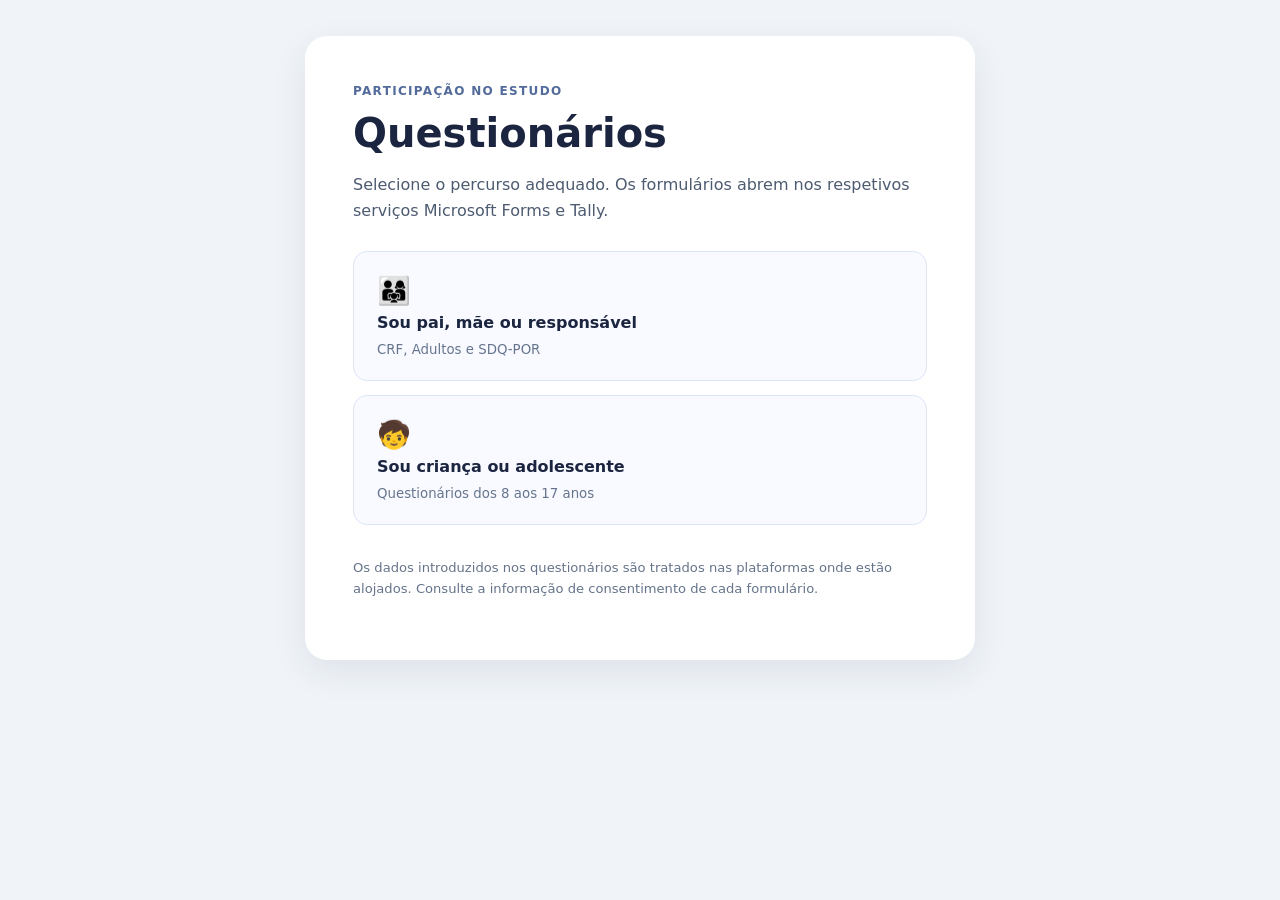
==== index.html @ 971743de "first" ====
<!doctype html><html lang="pt"><head><meta charset="utf-8"><meta name="robots" content="noindex,nofollow,noarchive"><meta name="viewport" content="width=device-width,initial-scale=1"><title>Questionários do estudo</title><link rel="stylesheet" href="style.css"></head><body><main class="card"><div class="eyebrow">Participação no estudo</div><h1>Questionários</h1><p>Selecione o percurso adequado. Os formulários abrem nos respetivos serviços Microsoft Forms e Tally.</p><div class="options"><a class="option" href="pais.html"><span>👨‍👩‍👧</span><strong>Sou pai, mãe ou responsável</strong><small>CRF, Adultos e SDQ-POR</small></a><a class="option" href="criancas.html"><span>🧒</span><strong>Sou criança ou adolescente</strong><small>Questionários dos 8 aos 17 anos</small></a></div><p class="note">Os dados introduzidos nos questionários são tratados nas plataformas onde estão alojados. Consulte a informação de consentimento de cada formulário.</p></main></body></html>
---- style.css ----
:root{font-family:system-ui,-apple-system,'Segoe UI',sans-serif;color:#1b2540;background:#f0f4f8}*{box-sizing:border-box}body{margin:0;padding:36px 16px}.card{background:white;border-radius:22px;max-width:670px;margin:0 auto;padding:clamp(22px,5vw,48px);box-shadow:0 12px 35px #21325316}.eyebrow{text-transform:uppercase;letter-spacing:.11em;color:#526b9b;font-weight:750;font-size:.75rem}h1{font-size:clamp(1.75rem,5vw,2.5rem);margin:12px 0}h2{font-size:1.2rem;margin:32px 0 12px}p{color:#4d5b71;line-height:1.6}.options{display:grid;gap:14px;margin:28px 0}.option{display:flex;flex-direction:column;gap:6px;text-decoration:none;color:#1b2540;padding:23px;border:1px solid #dce5f1;border-radius:14px;background:#f8faff}.option:hover,.option:focus-visible{border-color:#3564c9;background:#eef4ff}.option span{font-size:1.7rem}.option small,.forms small{display:block;color:#66758d;margin-top:4px}.forms{padding:0;list-style:none;display:grid;gap:12px}.forms li{display:flex;align-items:center;justify-content:space-between;gap:14px;padding:18px;border:1px solid #dce5f1;border-radius:13px}.forms a{white-space:nowrap;background:#2758bb;color:white;padding:11px 15px;border-radius:9px;text-decoration:none;font-weight:650}.forms a:hover{background:#163e91}.back{display:inline-block;margin-bottom:24px;color:#2758bb;text-decoration:none}.note{font-size:.82rem;margin-top:32px;color:#65748a}label{display:block;font-weight:700;margin:24px 0 8px}select{width:100%;padding:14px;border:1px solid #b9c8dc;border-radius:10px;background:white;font:inherit}@media(max-width:430px){.forms li{align-items:flex-start;flex-direction:column}.forms a{width:100%;text-align:center}}
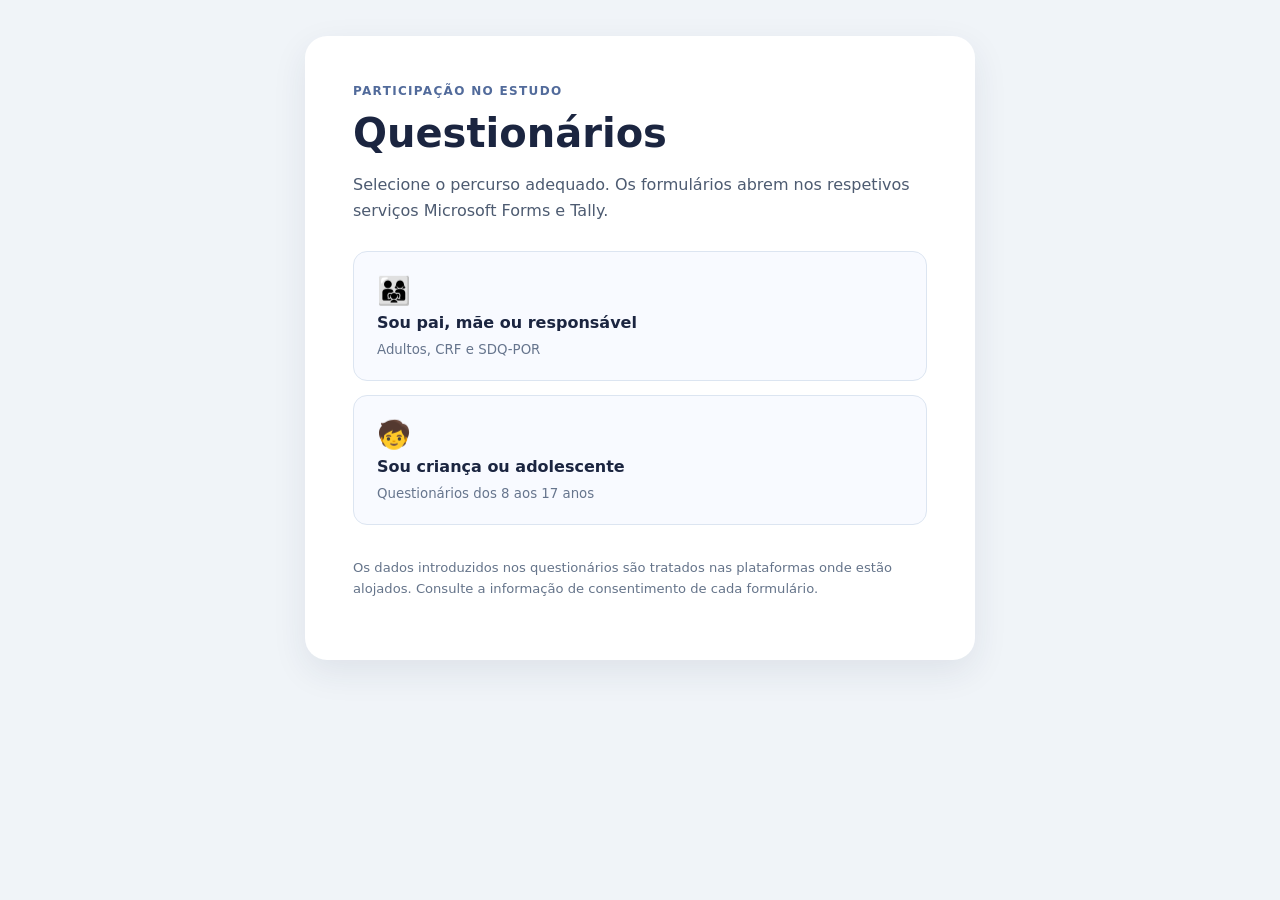
==== commit 3b5ee388: "Refactor index.html for better formatting Formatted HTML structure and improved readability." ====
--- a/index.html
+++ b/index.html
@@ -1 +1,53 @@
-<!doctype html><html lang="pt"><head><meta charset="utf-8"><meta name="robots" content="noindex,nofollow,noarchive"><meta name="viewport" content="width=device-width,initial-scale=1"><title>Questionários do estudo</title><link rel="stylesheet" href="style.css"></head><body><main class="card"><div class="eyebrow">Participação no estudo</div><h1>Questionários</h1><p>Selecione o percurso adequado. Os formulários abrem nos respetivos serviços Microsoft Forms e Tally.</p><div class="options"><a class="option" href="pais.html"><span>👨‍👩‍👧</span><strong>Sou pai, mãe ou responsável</strong><small>CRF, Adultos e SDQ-POR</small></a><a class="option" href="criancas.html"><span>🧒</span><strong>Sou criança ou adolescente</strong><small>Questionários dos 8 aos 17 anos</small></a></div><p class="note">Os dados introduzidos nos questionários são tratados nas plataformas onde estão alojados. Consulte a informação de consentimento de cada formulário.</p></main></body></html>
+
+<!doctype html>
+<html lang="pt">
+<head>
+    <meta charset="utf-8">
+    <meta name="robots" content="noindex,nofollow,noarchive">
+    <meta name="viewport" content="width=device-width, initial-scale=1">
+
+    <title>Questionários do estudo</title>
+
+    <link rel="stylesheet" href="style.css">
+</head>
+
+<body>
+    <main class="card">
+
+        <div class="eyebrow">Participação no estudo</div>
+
+        <h1>Questionários</h1>
+
+        <p>
+            Selecione o percurso adequado.
+            Os formulários abrem nos respetivos serviços
+            Microsoft Forms e Tally.
+        </p>
+
+        <div class="options">
+
+            <!-- PORTAL DOS PAIS -->
+            <a class="option" href="pais.html">
+                <span>👨‍👩‍👧</span>
+                <strong>Sou pai, mãe ou responsável</strong>
+                <small>Adultos, CRF e SDQ-POR</small>
+            </a>
+
+            <!-- PORTAL DAS CRIANÇAS -->
+            <a class="option" href="criancas.html">
+                <span>🧒</span>
+                <strong>Sou criança ou adolescente</strong>
+                <small>Questionários dos 8 aos 17 anos</small>
+            </a>
+
+        </div>
+
+        <p class="note">
+            Os dados introduzidos nos questionários são
+            tratados nas plataformas onde estão alojados.
+            Consulte a informação de consentimento de cada formulário.
+        </p>
+
+    </main>
+</body>
+</html>
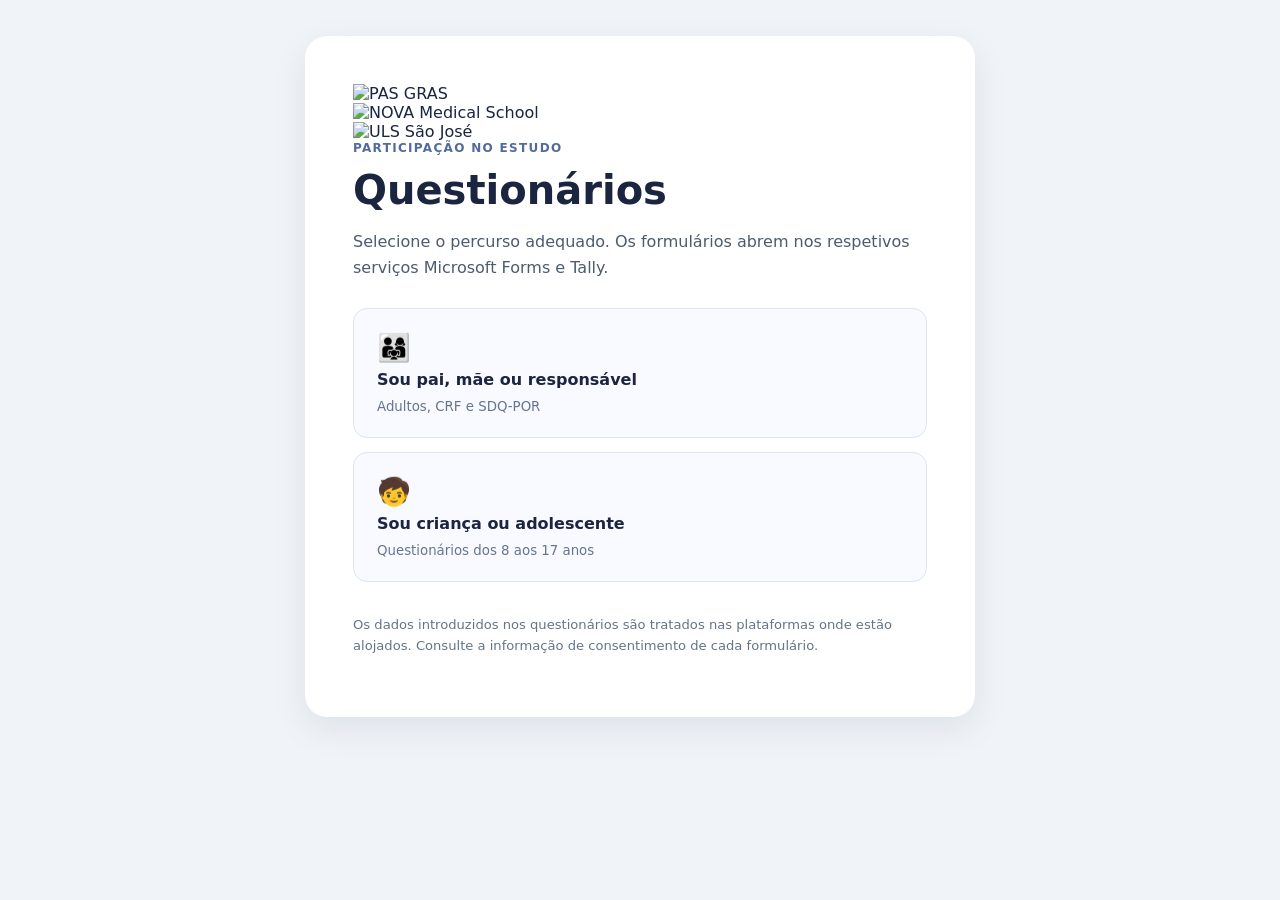
==== commit 2f72d87e: "Add study logos and update text in index.html Added study logos and improved text formatting." ====
--- a/index.html
+++ b/index.html
@@ -4,42 +4,50 @@
 <head>
     <meta charset="utf-8">
     <meta name="robots" content="noindex,nofollow,noarchive">
-    <meta name="viewport" content="width=device-width, initial-scale=1">
-
+    <meta name="viewport" content="width=device-width,initial-scale=1">
     <title>Questionários do estudo</title>
-
     <link rel="stylesheet" href="style.css">
 </head>
-
 <body>
     <main class="card">
+
+        <div class="study-logos">
+            <div class="study-logo">
+                <img src="logo-pas-gras.png" alt="PAS GRAS">
+            </div>
+
+            <div class="study-logo logo-dark">
+                <img src="logo-nova-medical-school.png"
+                     alt="NOVA Medical School">
+            </div>
+
+            <div class="study-logo">
+                <img src="logo-uls-sao-jose.png"
+                     alt="ULS São José">
+            </div>
+        </div>
 
         <div class="eyebrow">Participação no estudo</div>
 
         <h1>Questionários</h1>
 
         <p>
-            Selecione o percurso adequado.
-            Os formulários abrem nos respetivos serviços
-            Microsoft Forms e Tally.
+            Selecione o percurso adequado. Os formulários
+            abrem nos respetivos serviços Microsoft Forms e Tally.
         </p>
 
         <div class="options">
-
-            <!-- PORTAL DOS PAIS -->
             <a class="option" href="pais.html">
                 <span>👨‍👩‍👧</span>
                 <strong>Sou pai, mãe ou responsável</strong>
                 <small>Adultos, CRF e SDQ-POR</small>
             </a>
 
-            <!-- PORTAL DAS CRIANÇAS -->
             <a class="option" href="criancas.html">
                 <span>🧒</span>
                 <strong>Sou criança ou adolescente</strong>
                 <small>Questionários dos 8 aos 17 anos</small>
             </a>
-
         </div>
 
         <p class="note">
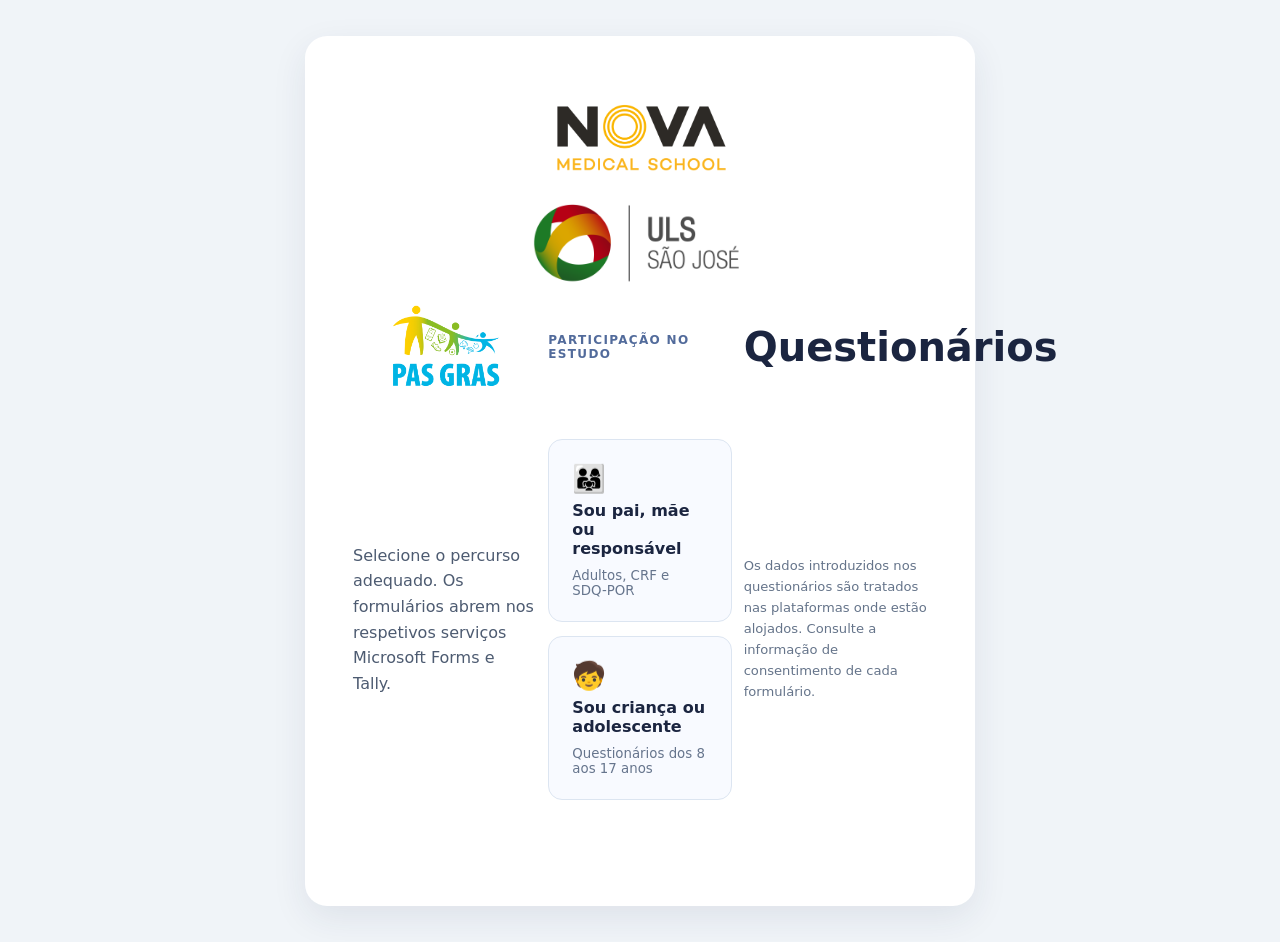
==== commit 416a28d6: "Rearrange study logos in index.html" ====
--- a/index.html
+++ b/index.html
@@ -11,21 +11,21 @@
 <body>
     <main class="card">
 
+         <div class="study-logo logo-dark">
+                <img src="logo-nova-medical-school.png"
+                     alt="NOVA Medical School">
+            </div>
+        
+        <div class="study-logo">
+                <img src="logo-uls-sao-jose.png"
+                     alt="ULS São José">
+            </div>
+        </div>
+
         <div class="study-logos">
             <div class="study-logo">
                 <img src="logo-pas-gras.png" alt="PAS GRAS">
             </div>
-
-            <div class="study-logo logo-dark">
-                <img src="logo-nova-medical-school.png"
-                     alt="NOVA Medical School">
-            </div>
-
-            <div class="study-logo">
-                <img src="logo-uls-sao-jose.png"
-                     alt="ULS São José">
-            </div>
-        </div>
 
         <div class="eyebrow">Participação no estudo</div>
 
--- a/style.css
+++ b/style.css
@@ -1 +1,206 @@
-:root{font-family:system-ui,-apple-system,'Segoe UI',sans-serif;color:#1b2540;background:#f0f4f8}*{box-sizing:border-box}body{margin:0;padding:36px 16px}.card{background:white;border-radius:22px;max-width:670px;margin:0 auto;padding:clamp(22px,5vw,48px);box-shadow:0 12px 35px #21325316}.eyebrow{text-transform:uppercase;letter-spacing:.11em;color:#526b9b;font-weight:750;font-size:.75rem}h1{font-size:clamp(1.75rem,5vw,2.5rem);margin:12px 0}h2{font-size:1.2rem;margin:32px 0 12px}p{color:#4d5b71;line-height:1.6}.options{display:grid;gap:14px;margin:28px 0}.option{display:flex;flex-direction:column;gap:6px;text-decoration:none;color:#1b2540;padding:23px;border:1px solid #dce5f1;border-radius:14px;background:#f8faff}.option:hover,.option:focus-visible{border-color:#3564c9;background:#eef4ff}.option span{font-size:1.7rem}.option small,.forms small{display:block;color:#66758d;margin-top:4px}.forms{padding:0;list-style:none;display:grid;gap:12px}.forms li{display:flex;align-items:center;justify-content:space-between;gap:14px;padding:18px;border:1px solid #dce5f1;border-radius:13px}.forms a{white-space:nowrap;background:#2758bb;color:white;padding:11px 15px;border-radius:9px;text-decoration:none;font-weight:650}.forms a:hover{background:#163e91}.back{display:inline-block;margin-bottom:24px;color:#2758bb;text-decoration:none}.note{font-size:.82rem;margin-top:32px;color:#65748a}label{display:block;font-weight:700;margin:24px 0 8px}select{width:100%;padding:14px;border:1px solid #b9c8dc;border-radius:10px;background:white;font:inherit}@media(max-width:430px){.forms li{align-items:flex-start;flex-direction:column}.forms a{width:100%;text-align:center}}
+
+:root {
+    font-family: system-ui, -apple-system, "Segoe UI", sans-serif;
+    color: #1b2540;
+    background: #f0f4f8;
+}
+
+* {
+    box-sizing: border-box;
+}
+
+body {
+    margin: 0;
+    padding: 36px 16px;
+}
+
+.card {
+    background: white;
+    border-radius: 22px;
+    max-width: 670px;
+    margin: 0 auto;
+    padding: clamp(22px, 5vw, 48px);
+    box-shadow: 0 12px 35px #21325316;
+}
+
+.eyebrow {
+    text-transform: uppercase;
+    letter-spacing: .11em;
+    color: #526b9b;
+    font-weight: 750;
+    font-size: .75rem;
+}
+
+h1 {
+    font-size: clamp(1.75rem, 5vw, 2.5rem);
+    margin: 12px 0;
+}
+
+h2 {
+    font-size: 1.2rem;
+    margin: 32px 0 12px;
+}
+
+p {
+    color: #4d5b71;
+    line-height: 1.6;
+}
+
+.options {
+    display: grid;
+    gap: 14px;
+    margin: 28px 0;
+}
+
+.option {
+    display: flex;
+    flex-direction: column;
+    gap: 6px;
+    text-decoration: none;
+    color: #1b2540;
+    padding: 23px;
+    border: 1px solid #dce5f1;
+    border-radius: 14px;
+    background: #f8faff;
+}
+
+.option:hover {
+    border-color: #3564c9;
+    background: #eef4ff;
+}
+
+.option span {
+    font-size: 1.7rem;
+}
+
+.option small,
+.forms small {
+    display: block;
+    color: #66758d;
+    margin-top: 4px;
+}
+
+.forms {
+    padding: 0;
+    list-style: none;
+    display: grid;
+    gap: 12px;
+}
+
+.forms li {
+    display: flex;
+    align-items: center;
+    justify-content: space-between;
+    gap: 14px;
+    padding: 18px;
+    border: 1px solid #dce5f1;
+    border-radius: 13px;
+}
+
+.forms a {
+    white-space: nowrap;
+    background: #2758bb;
+    color: white;
+    padding: 11px 15px;
+    border-radius: 9px;
+    text-decoration: none;
+    font-weight: 650;
+}
+
+.forms a:hover {
+    background: #163e91;
+}
+
+.back {
+    display: inline-block;
+    margin-bottom: 24px;
+    color: #2758bb;
+    text-decoration: none;
+}
+
+.note {
+    font-size: .82rem;
+    margin-top: 32px;
+    color: #65748a;
+}
+
+label {
+    display: block;
+    font-weight: 700;
+    margin: 24px 0 8px;
+}
+
+select {
+    width: 100%;
+    padding: 14px;
+    border: 1px solid #b9c8dc;
+    border-radius: 10px;
+    background: white;
+    font: inherit;
+}
+
+/* TRES LOGOTIPOS */
+
+.study-logos {
+    display: grid;
+    grid-template-columns: repeat(3, minmax(0, 1fr));
+    gap: 12px;
+    margin-bottom: 30px;
+    align-items: center;
+}
+
+.study-logo {
+    display: flex;
+    align-items: center;
+    justify-content: center;
+    min-width: 0;
+    height: 105px;
+    padding: 10px;
+    border-radius: 12px;
+    background: #f5f7fa;
+}
+
+.study-logo.logo-dark {
+    background: #f5f7fa;
+}
+
+.study-logo img {
+    display: block;
+    width: 100%;
+    max-height: 85px;
+    object-fit: contain;
+}
+
+@media (max-width: 480px) {
+    .study-logos {
+        gap: 6px;
+    }
+
+    .study-logo {
+        height: 75px;
+        padding: 6px;
+    }
+
+    .study-logo img {
+        max-height: 65px;
+    }
+
+    .forms li {
+        align-items: flex-start;
+        flex-direction: column;
+    }
+
+    .forms a {
+        width: 100%;
+        text-align: center;
+    }
+    
+}
+
+/* Fundo branco para os três logótipos */
+
+.study-logo,
+.study-logo.logo-dark {
+    background: #ffffff;
+}
+
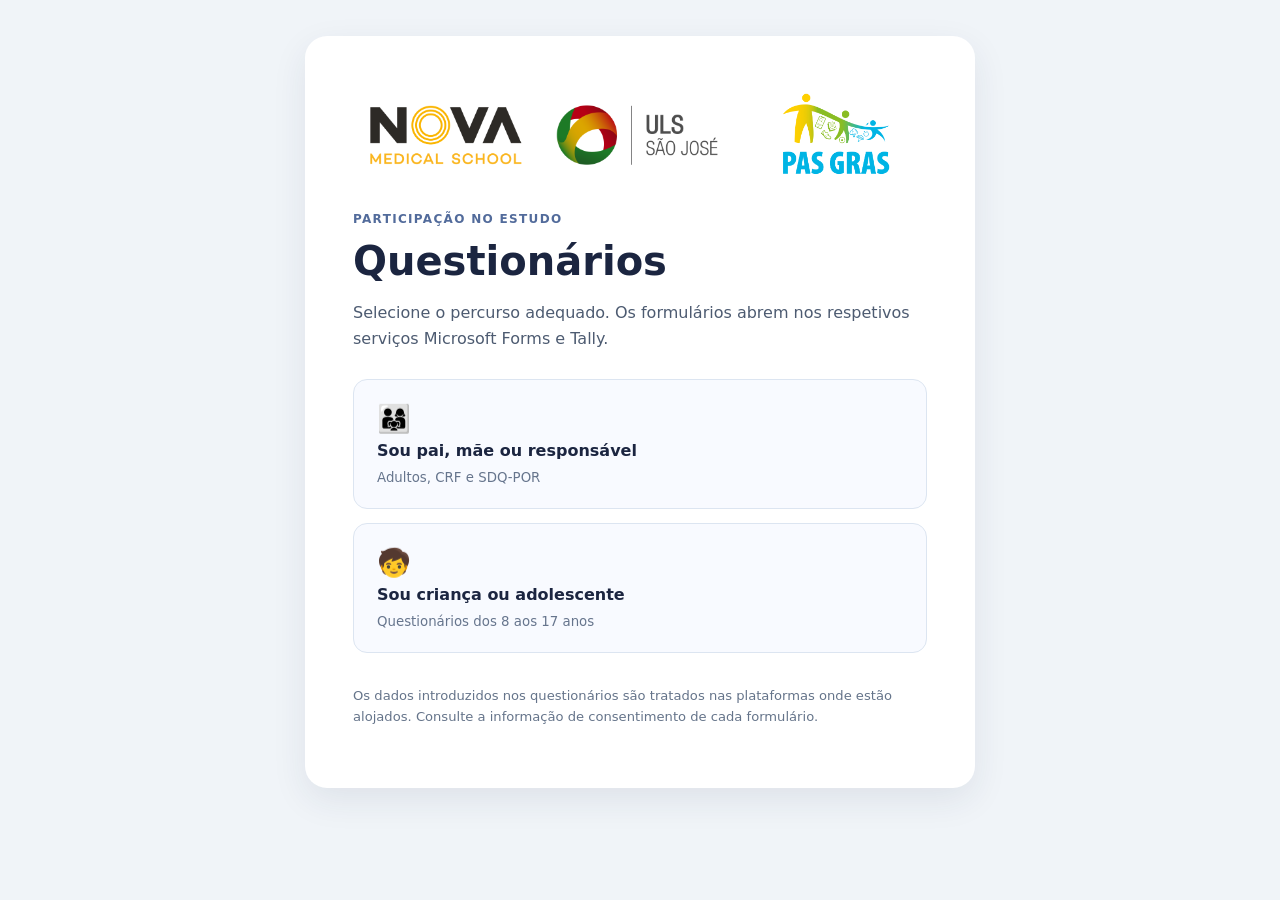
==== commit 5d125ea5: "Refactor logo structure in index.html" ====
--- a/index.html
+++ b/index.html
@@ -11,21 +11,22 @@
 <body>
     <main class="card">
 
-         <div class="study-logo logo-dark">
+        <div class="study-logos">
+            <div class="study-logo logo-dark">
                 <img src="logo-nova-medical-school.png"
                      alt="NOVA Medical School">
             </div>
-        
-        <div class="study-logo">
+
+            <div class="study-logo">
                 <img src="logo-uls-sao-jose.png"
                      alt="ULS São José">
             </div>
+
+            <div class="study-logo">
+                <img src="logo-pas-gras.png"
+                     alt="PAS GRAS">
+            </div>
         </div>
-
-        <div class="study-logos">
-            <div class="study-logo">
-                <img src="logo-pas-gras.png" alt="PAS GRAS">
-            </div>
 
         <div class="eyebrow">Participação no estudo</div>
 
--- a/style.css
+++ b/style.css
@@ -204,3 +204,62 @@
     background: #ffffff;
 }
 
+
+/* CORREÇÃO DO LAYOUT NMS */
+
+/* Manter todo o conteúdo numa única coluna */
+.card {
+    display: block !important;
+    width: 100%;
+    max-width: 670px;
+    margin: 0 auto;
+}
+
+/* Colocar os três logótipos lado a lado */
+.study-logos {
+    display: grid !important;
+    grid-template-columns: repeat(3, minmax(0, 1fr)) !important;
+    align-items: center;
+    gap: 12px;
+    width: 100%;
+    margin-bottom: 28px;
+}
+
+/* Fundo branco para os três logótipos */
+.study-logo,
+.study-logo.logo-dark {
+    display: flex;
+    align-items: center;
+    justify-content: center;
+    background: #ffffff !important;
+    min-width: 0;
+    height: 100px;
+    padding: 8px;
+}
+
+/* Ajustar o tamanho das imagens */
+.study-logo img {
+    display: block;
+    width: 100%;
+    max-width: 100%;
+    height: 85px;
+    object-fit: contain;
+}
+
+/* Evitar que outros elementos fiquem lado a lado */
+.card > h1,
+.card > p,
+.card > .eyebrow,
+.card > .options {
+    width: 100%;
+}
+
+/* Botões dos questionários */
+.options {
+    display: grid;
+    grid-template-columns: 1fr;
+    gap: 14px;
+    margin: 28px 0;
+}
+
+
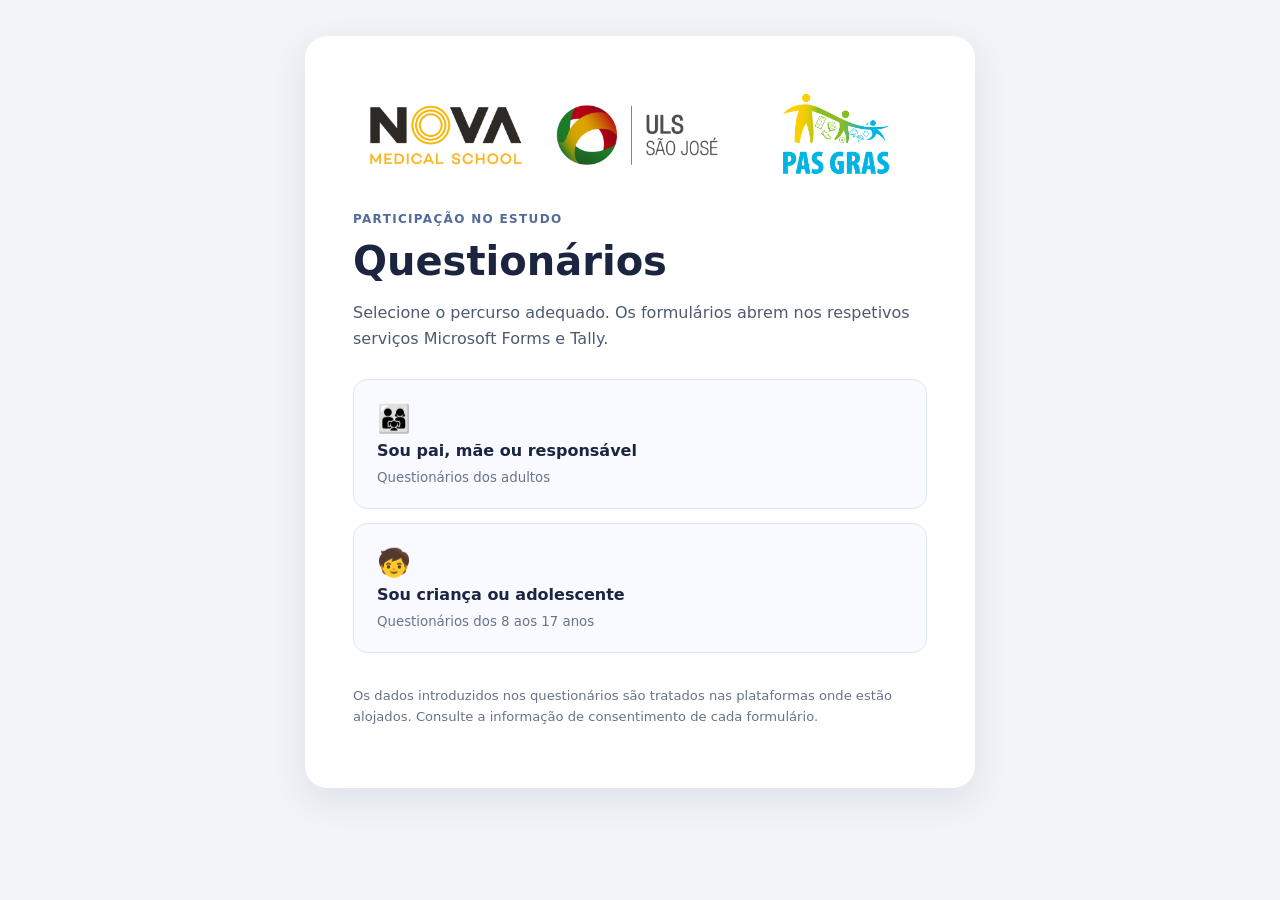
==== commit 2d89f628: "Update text for adult questionnaires link" ====
--- a/index.html
+++ b/index.html
@@ -41,7 +41,7 @@
             <a class="option" href="pais.html">
                 <span>👨‍👩‍👧</span>
                 <strong>Sou pai, mãe ou responsável</strong>
-                <small>Adultos, CRF e SDQ-POR</small>
+                <small>Questionários dos adultos</small>
             </a>
 
             <a class="option" href="criancas.html">
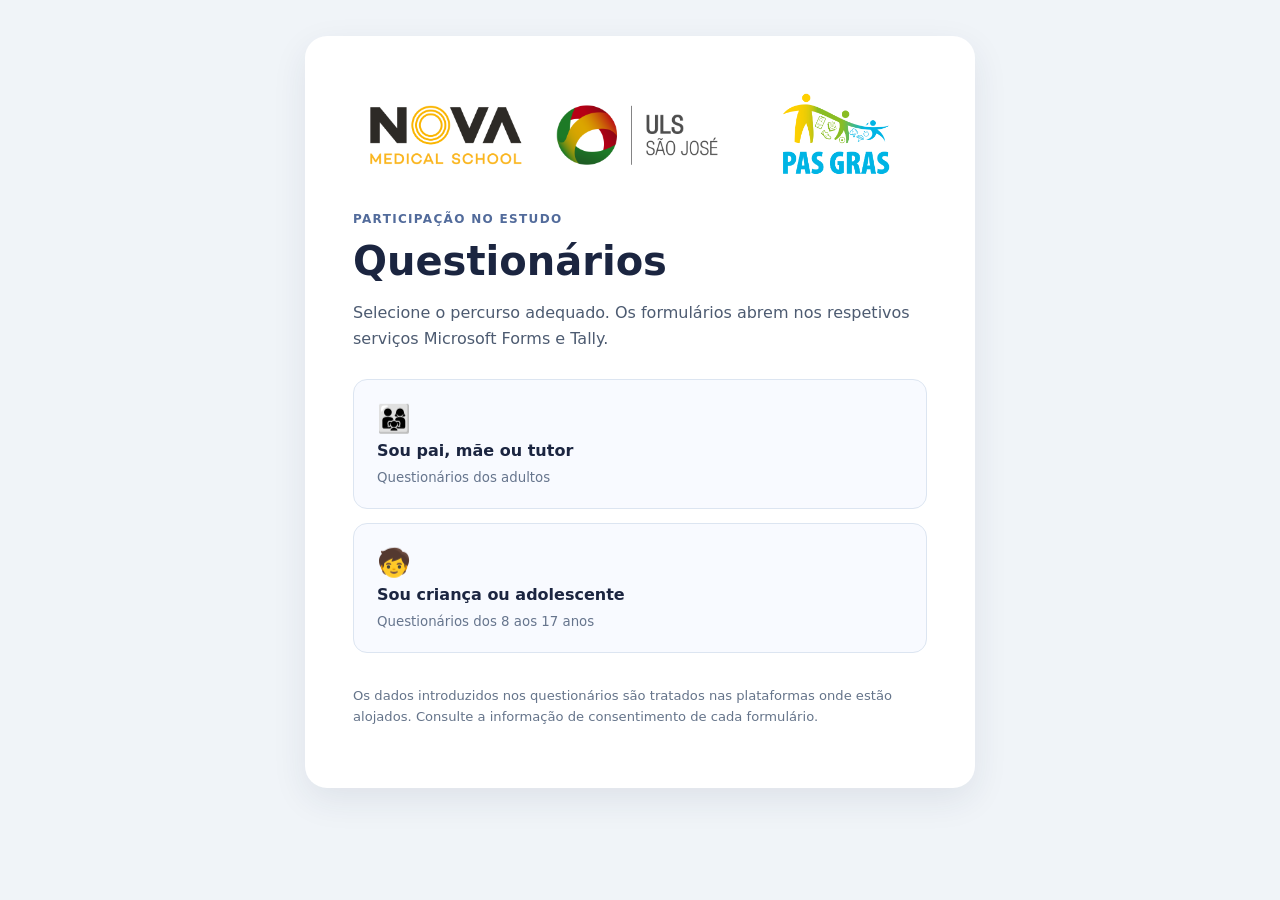
==== commit 8f6abbb3: "Update text for parent option in index.html" ====
--- a/index.html
+++ b/index.html
@@ -40,7 +40,7 @@
         <div class="options">
             <a class="option" href="pais.html">
                 <span>👨‍👩‍👧</span>
-                <strong>Sou pai, mãe ou responsável</strong>
+                <strong>Sou pai, mãe ou tutor</strong>
                 <small>Questionários dos adultos</small>
             </a>
 
